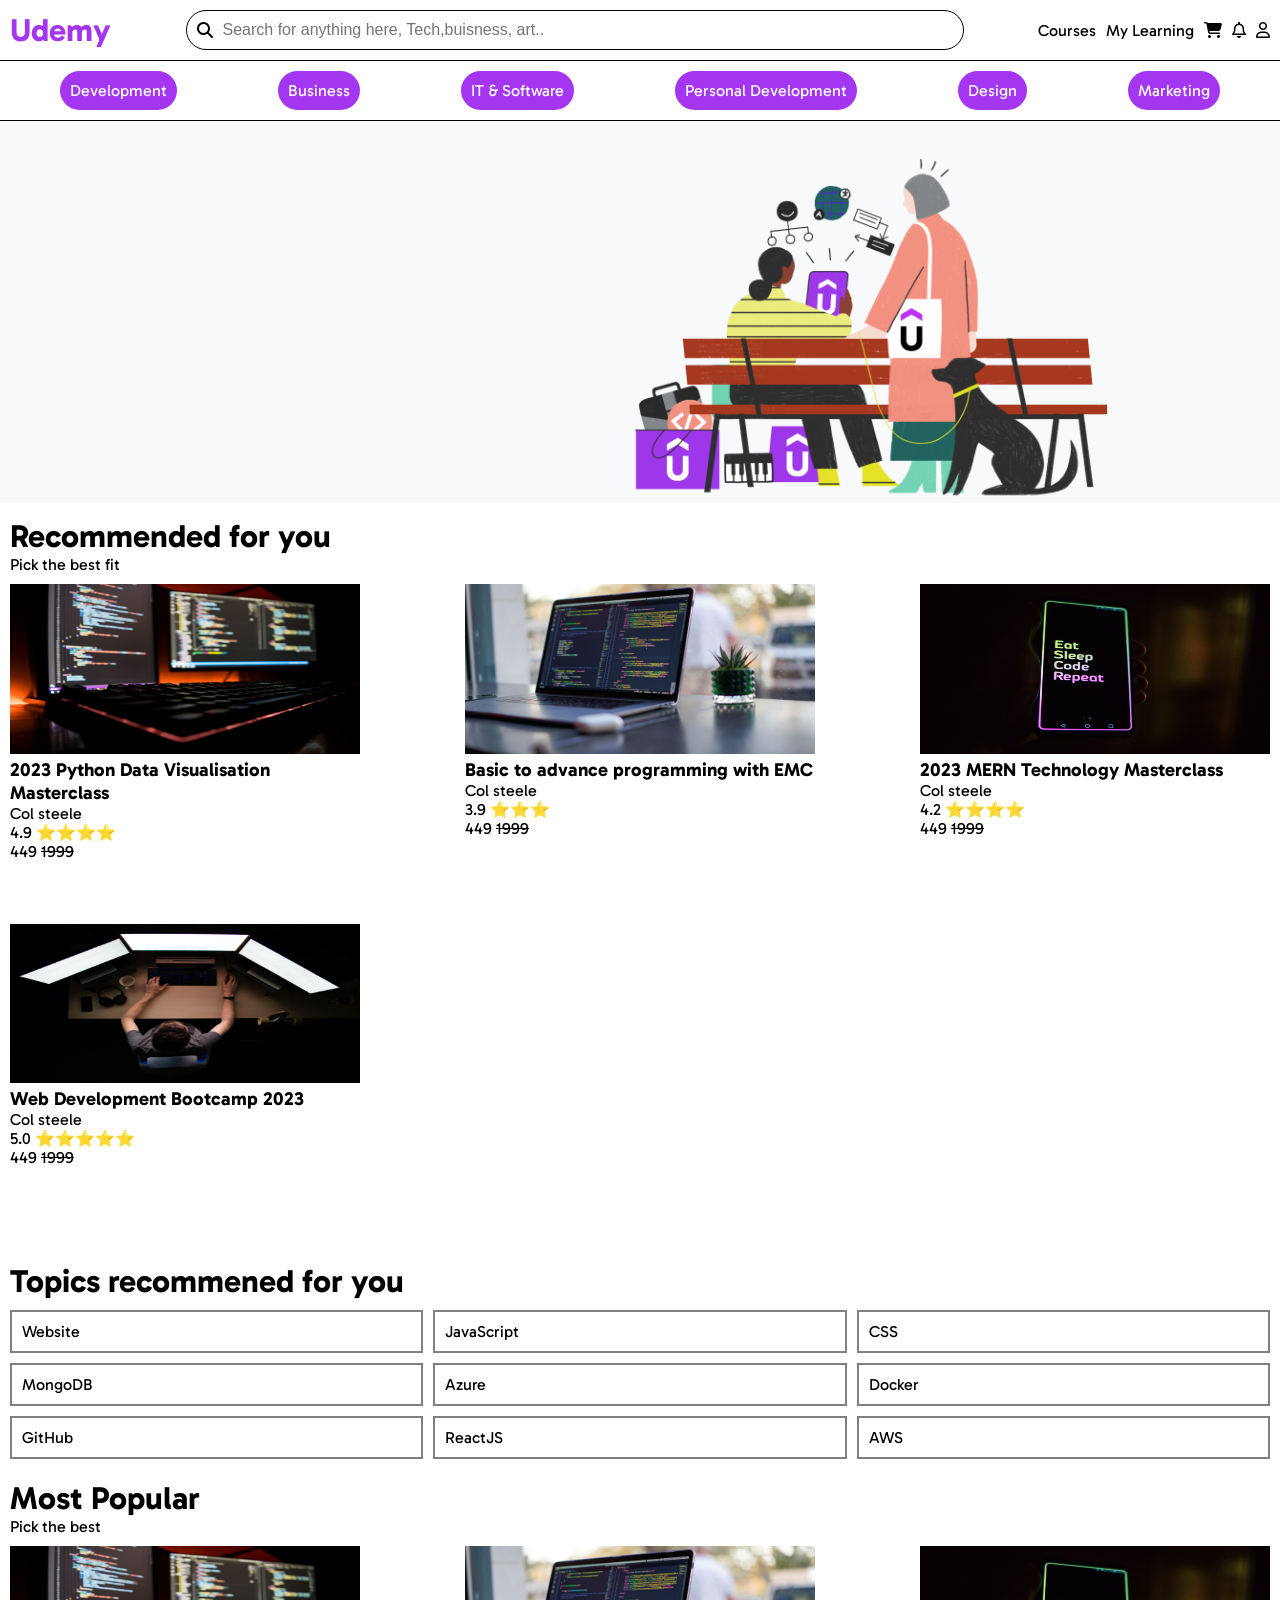
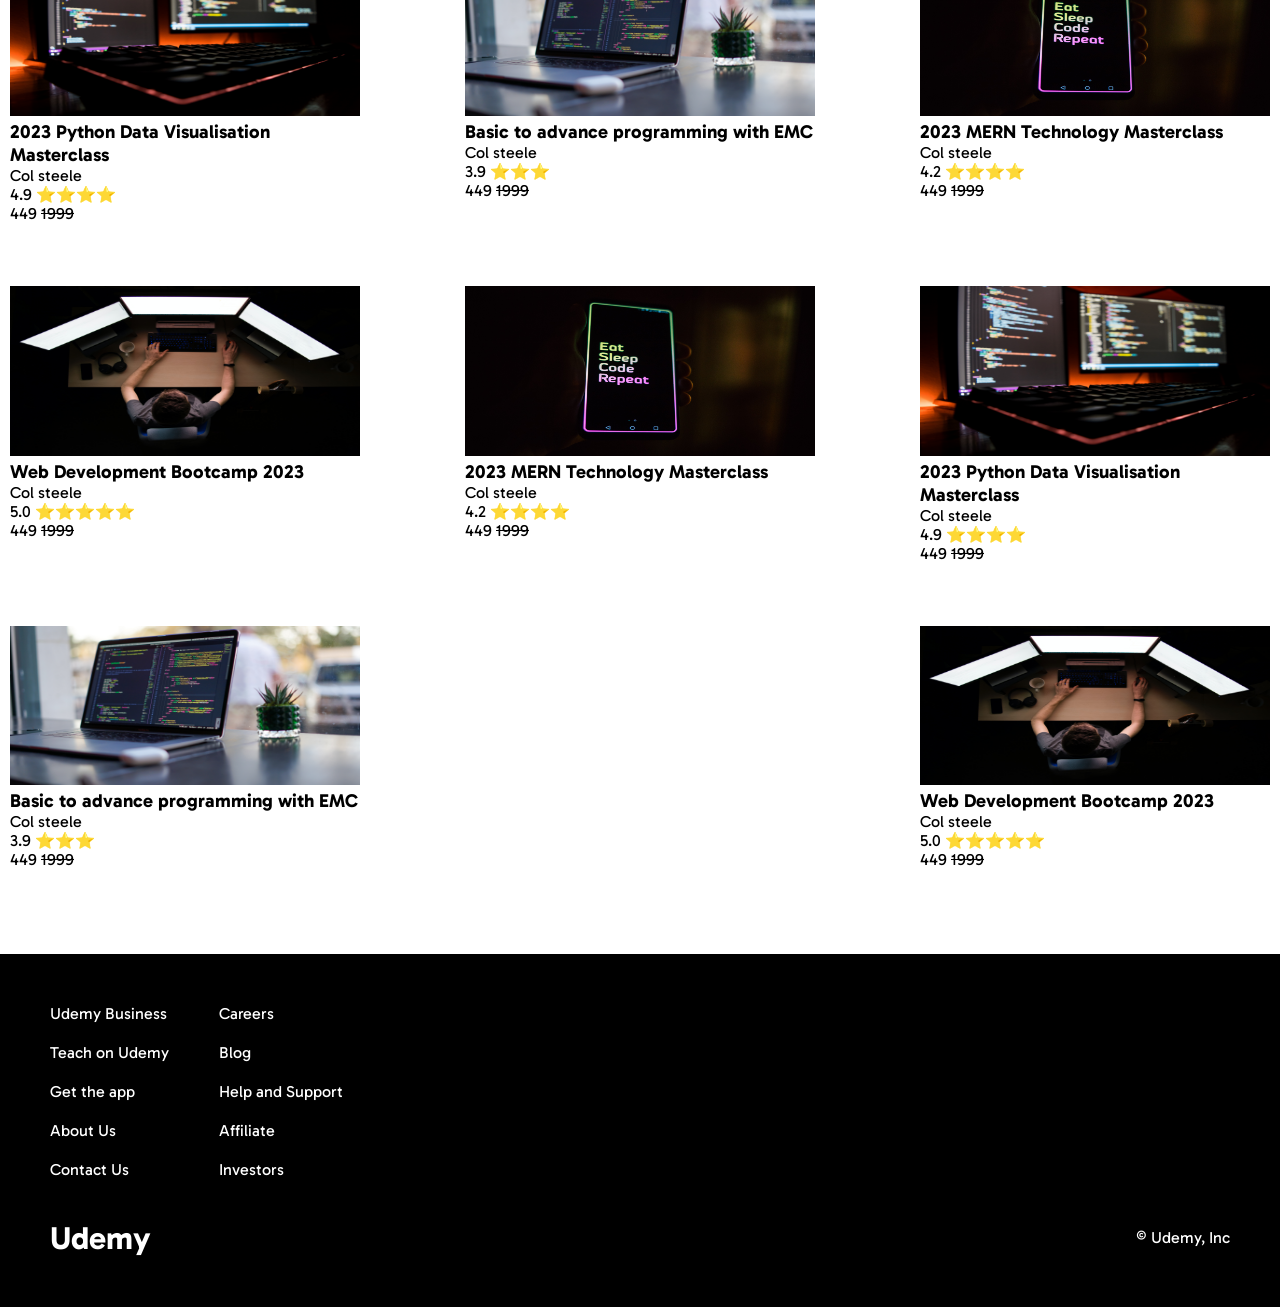
==== index.html @ ece341b5 "Updated all files" ====
<!DOCTYPE html>
<html lang="en">
<head>
    <meta charset="UTF-8">
    <meta name="viewport" content="width=device-width, initial-scale=1.0">
    <title>Udemy</title>
    <link rel="preconnect" href="https://fonts.googleapis.com">
<link rel="preconnect" href="https://fonts.gstatic.com" crossorigin>
<link href="https://fonts.googleapis.com/css2?family=Gabarito&display=swap" rel="stylesheet">
<link rel="stylesheet" href="style1.css">
<!--font awesome cdn-->
<link rel="stylesheet" href="https://cdnjs.cloudflare.com/ajax/libs/font-awesome/6.4.2/css/all.min.css" integrity="sha512-z3gLpd7yknf1YoNbCzqRKc4qyor8gaKU1qmn+CShxbuBusANI9QpRohGBreCFkKxLhei6S9CQXFEbbKuqLg0DA==" crossorigin="anonymous" referrerpolicy="no-referrer" />
</head>
<body>
    <!--Navbar-->
    <div class="navbar">
        <div class="navbar__s1">
            <h1 class="navbar__s1__title">Udemy</h1>
        </div>
        <div class="navbar__s2">
            <i class="fa-solid fa-magnifying-glass" style="color: #000000;"></i>
            <input placeholder="Search for anything here, Tech,buisness, art..">
        </div>
        <div class="navbar__s3">
            <p>Courses</p>
            <p>My Learning</p>
            <i class="fa-solid fa-cart-shopping" style="color: #000000;"></i>
            <i class="fa-regular fa-bell" style="color: #000000;"></i>
            <i class="fa-regular fa-user" style="color: #000000;"></i>
        </div>

    </div>
    <!--Categories-->
    <div class="categories">
        <p>Development</p>
        <p>Business</p>
        <p>IT & Software</p>
        <p>Personal Development</p>
        <p>Design</p>
        <p>Marketing</p>
    </div>
    <!--Sale Img-->
    <div class="sale-img">
        <img src="./Images/sale-img.png" alt="Sale Image">

    </div>
    <!--Recommended-->
    <div class="recommended">
        <h1 class="recommended__title">Recommended for you</h1>
        <p>Pick the best fit</p>
        <div class="recommended__container">
            <div class="course-card">
                <img src="./Images/c1.jpg">
                <h3>2023 Python Data Visualisation Masterclass</h3>
                <p>Col steele</p>
                <p>4.9 ⭐⭐⭐⭐</p>
                <p>449 <del>1999</del></p>
            </div>

            <div class="course-card">
                <img src="./Images/c2.jpg">
                <h3>Basic to advance programming with EMC</h3>
                <p>Col steele</p>
                <p>3.9 ⭐⭐⭐</p>
                <p>449 <del>1999</del></p>
            </div>

            <div class="course-card">
                <img src="./Images/c3.jpg">
                <h3>2023 MERN Technology Masterclass</h3>
                <p>Col steele</p>
                <p>4.2 ⭐⭐⭐⭐</p>
                <p>449 <del>1999</del></p>
            </div>

            <div class="course-card">
                <img src="./Images/c4.jpg">
                <h3>Web Development Bootcamp 2023</h3>
                <p>Col steele</p>
                <p>5.0 ⭐⭐⭐⭐⭐</p>
                <p>449 <del>1999</del></p>
            </div>
        </div>
    </div>
    <!--Topics-->
    <div class="topics">
        <h1 class="topics__title">Topics recommened for you</h1>
        <div class="topics__container">
            <p>Website</p>
            <p>JavaScript</p>
            <p>CSS</p>
            <p>MongoDB</p>
            <p>Azure</p>
            <p>Docker</p>
            <p>GitHub</p>
            <p>ReactJS</p>
            <p>AWS</p>
        </div>
    </div>
    <!--Popular-->
    <div class="popular">
        <h1 class="popular__title">Most Popular</h1>
        <p class="popular__subtitle">Pick the best</p>
        <div class="popular__container">

            <div class="course-card">
                <img src="./Images/c1.jpg">
                <h3>2023 Python Data Visualisation Masterclass</h3>
                <p>Col steele</p>
                <p>4.9 ⭐⭐⭐⭐</p>
                <p>449 <del>1999</del></p>
            </div>

            <div class="course-card">
                <img src="./Images/c2.jpg">
                <h3>Basic to advance programming with EMC</h3>
                <p>Col steele</p>
                <p>3.9 ⭐⭐⭐</p>
                <p>449 <del>1999</del></p>
            </div>

            <div class="course-card">
                <img src="./Images/c3.jpg">
                <h3>2023 MERN Technology Masterclass</h3>
                <p>Col steele</p>
                <p>4.2 ⭐⭐⭐⭐</p>
                <p>449 <del>1999</del></p>
            </div>

            <div class="course-card">
                <img src="./Images/c4.jpg">
                <h3>Web Development Bootcamp 2023</h3>
                <p>Col steele</p>
                <p>5.0 ⭐⭐⭐⭐⭐</p>
                <p>449 <del>1999</del></p>
            </div>

            
            <div class="course-card">
                <img src="./Images/c3.jpg">
                <h3>2023 MERN Technology Masterclass</h3>
                <p>Col steele</p>
                <p>4.2 ⭐⭐⭐⭐</p>
                <p>449 <del>1999</del></p>
            </div>

            
            <div class="course-card">
                <img src="./Images/c1.jpg">
                <h3>2023 Python Data Visualisation Masterclass</h3>
                <p>Col steele</p>
                <p>4.9 ⭐⭐⭐⭐</p>
                <p>449 <del>1999</del></p>
            </div>

            <div class="course-card">
                <img src="./Images/c2.jpg">
                <h3>Basic to advance programming with EMC</h3>
                <p>Col steele</p>
                <p>3.9 ⭐⭐⭐</p>
                <p>449 <del>1999</del></p>
            </div>

            <div class="course-card">
                <img src="./Images/c4.jpg">
                <h3>Web Development Bootcamp 2023</h3>
                <p>Col steele</p>
                <p>5.0 ⭐⭐⭐⭐⭐</p>
                <p>449 <del>1999</del></p>
            </div>
        </div>
    </div>
    <!--Footer-->
    <div class="footer">
        <div class="footer__one">
            <div class="footer__one__s1">
                <p>Udemy Business</p>
                <p>Teach on Udemy</p>
                <p>Get the app</p>
                <p>About Us</p>
                <p>Contact Us</p>
            </div>
            <div class="footer__one__s2">
                <p>Careers</p>
                <p>Blog</p>
                <p>Help and Support</p>
                <p>Affiliate</p>
                <p>Investors</p>
            </div>
        </div>
        <div class="footer__two">
            <h1>Udemy</h1>
                <p>&copy; Udemy, Inc</p>
        </div>

    </div>
</body>
</html>
---- style1.css ----
*{
    margin: 0;
    padding: 0;
}
body{
    font-family: 'Gabarito',sans-serif;
}
.navbar{
    padding: 10px;
    display: flex;
    justify-content: space-between;
    border-bottom: solid black 1px;
    gap: 10px;
    align-items: center;
}
.navbar__s1__title{
    color: #A435F0;
}
.navbar__s2{
    padding: 10px;
    border: solid black 1px;
    display: flex;
    border-radius: 30px;
    width: 60%;
    gap: 10px;
    align-items: center;
}
.navbar__s2 input{
    border: none;
    font-size: 16px;
    width: 500px;
}
.navbar__s2 input:focus{
    outline: none;
}
.navbar__s3{
    display: flex;
    gap: 10px;
    align-items: center;
}
.categories{
    display: flex;
    padding: 10px;
    border-bottom: solid black 1px;
    justify-content: space-around;
}
.categories p{
    background: #A435F0;
    color: white;
    padding: 10px;
    border-radius: 30px;
}
.sale-img img{
    width: 100%;
}
.recommended{
    padding: 10px;
}
.recommended__container{
    margin-top: 10px;
    display: flex;
    justify-content: space-between;
    flex-wrap: wrap;
}
.course-card{
    width: 350px;
}
.course-card img{
    width: 100%;
    height: 50%;
}
.topics{
    padding: 10px;
}
.topics__container{
    display: flex;
    gap: 10px;
    margin-top: 10px;
    flex-wrap: wrap;
}
.topics__container p{
    border: solid grey 2px;
    padding: 10px;
    flex-grow: 1;
    flex-basis: 25%;
}
.topics__container p:hover{
    background-color: grey;
    color: black;
    border: black;
}
.popular{
    padding: 10px;
}
.popular__container{
    display: flex;
    flex-wrap: wrap;
    justify-content: space-between;
    margin-top: 10px;
}
.footer__one{
    display: flex;
    gap: 10px;

}
.footer__two{
    display: flex;
    justify-content: space-between;
    margin: 20px;
    align-items: center;
}
.footer{
    padding: 30px;
    background-color: black;
    color: white;
}
.footer__one p{
    margin: 20px;
}
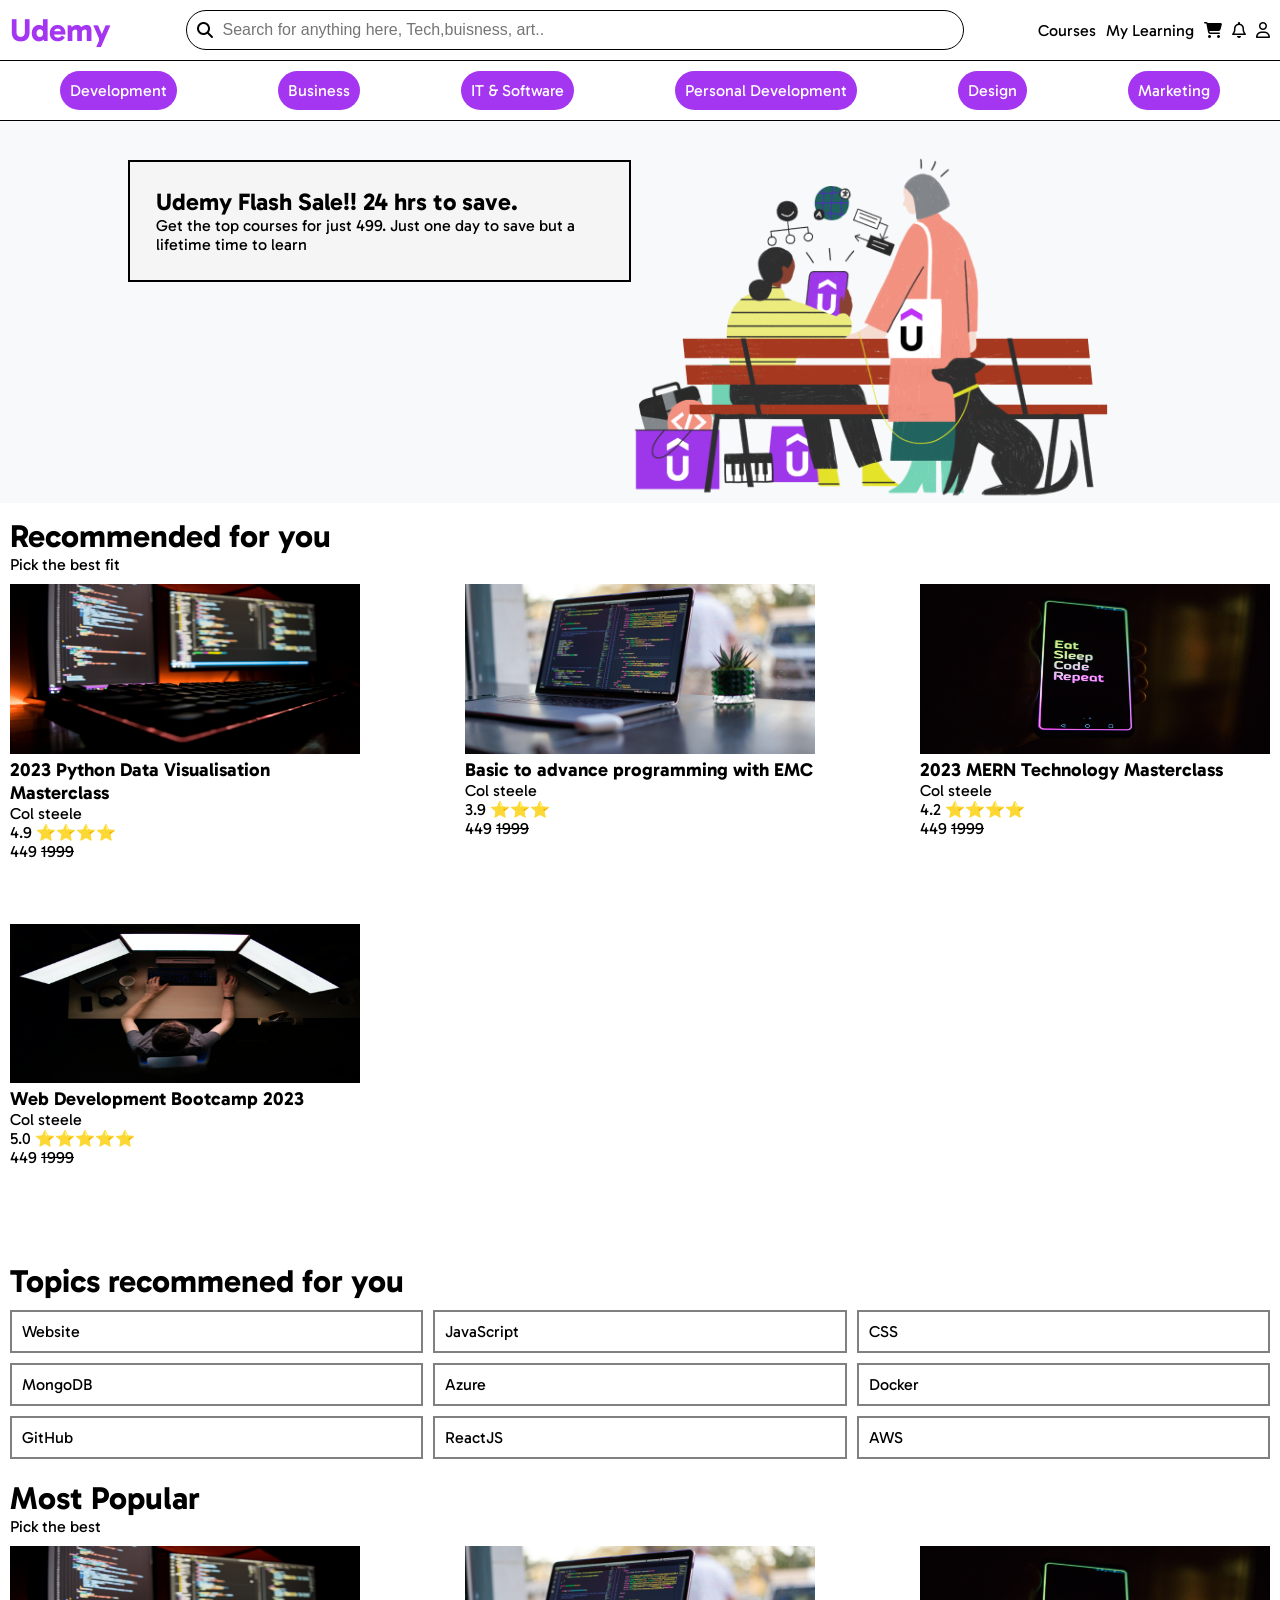
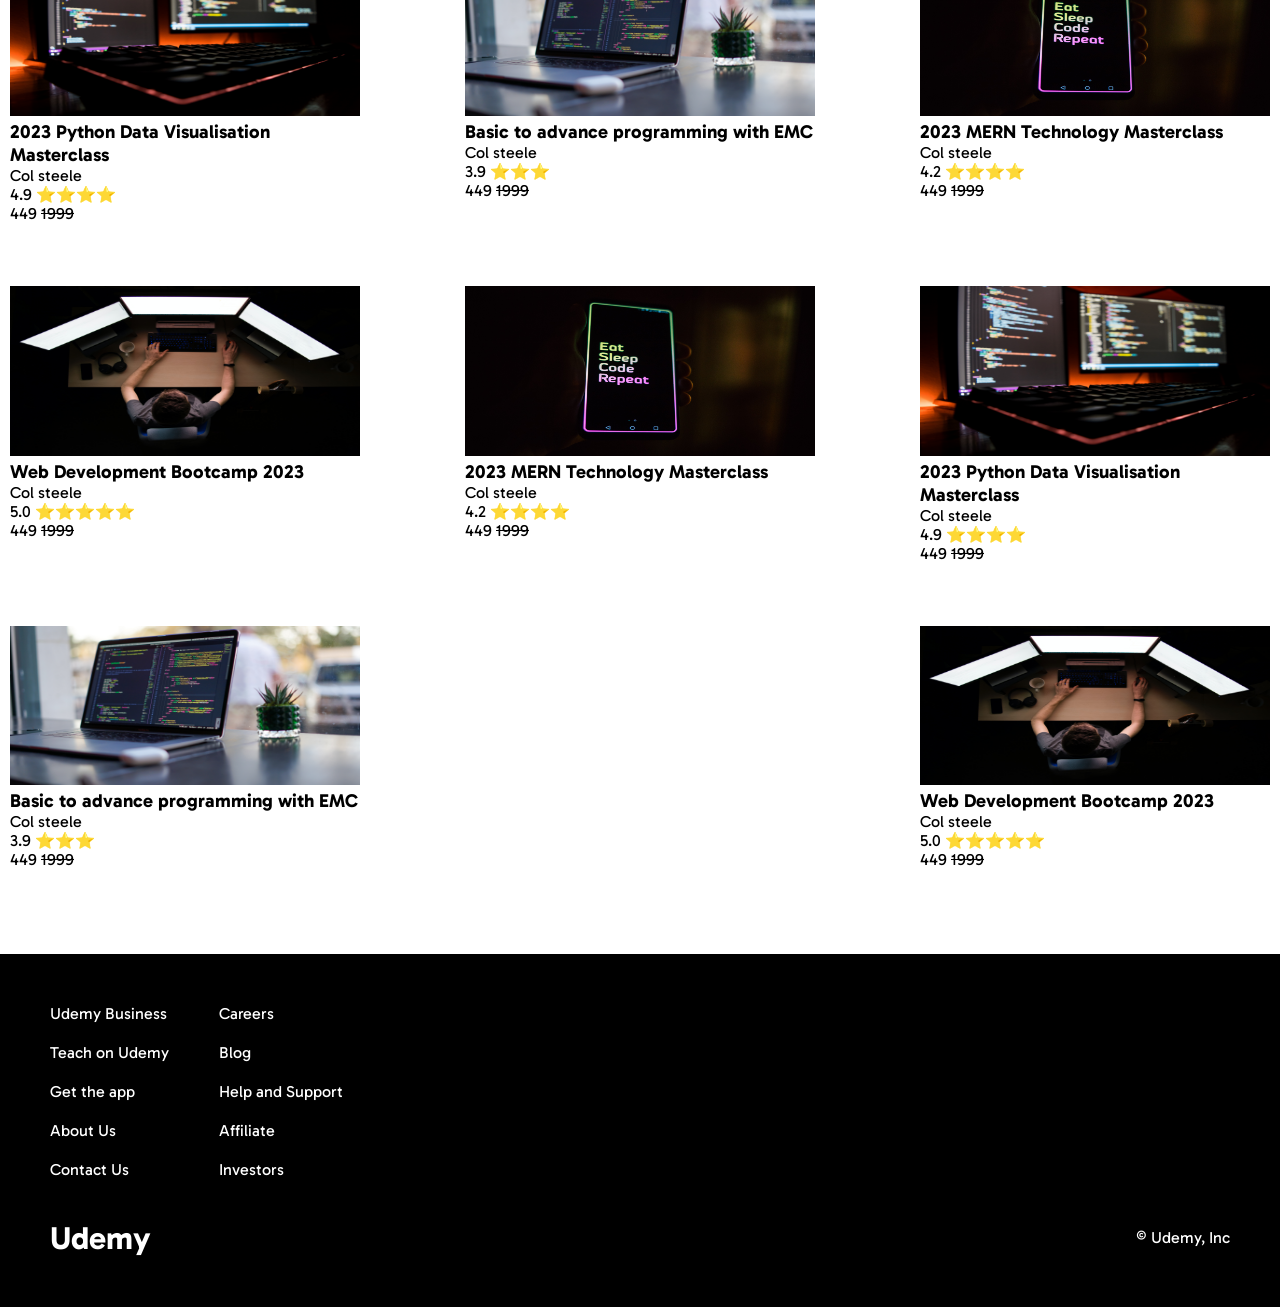
==== commit 0d6aa305: "Updated using position" ====
--- a/index.html
+++ b/index.html
@@ -7,7 +7,7 @@
     <link rel="preconnect" href="https://fonts.googleapis.com">
 <link rel="preconnect" href="https://fonts.gstatic.com" crossorigin>
 <link href="https://fonts.googleapis.com/css2?family=Gabarito&display=swap" rel="stylesheet">
-<link rel="stylesheet" href="style1.css">
+<link rel="stylesheet" href="style.css">
 <!--font awesome cdn-->
 <link rel="stylesheet" href="https://cdnjs.cloudflare.com/ajax/libs/font-awesome/6.4.2/css/all.min.css" integrity="sha512-z3gLpd7yknf1YoNbCzqRKc4qyor8gaKU1qmn+CShxbuBusANI9QpRohGBreCFkKxLhei6S9CQXFEbbKuqLg0DA==" crossorigin="anonymous" referrerpolicy="no-referrer" />
 </head>
@@ -23,7 +23,13 @@
         </div>
         <div class="navbar__s3">
             <p>Courses</p>
-            <p>My Learning</p>
+            <!-- <p>My Learning</p> -->
+            <div class="mylearning">
+                <p>My Learning</p>
+                <div class="mylearning__popup">
+                    <p>You did not purchase anything yet</p>
+                </div>
+            </div>
             <i class="fa-solid fa-cart-shopping" style="color: #000000;"></i>
             <i class="fa-regular fa-bell" style="color: #000000;"></i>
             <i class="fa-regular fa-user" style="color: #000000;"></i>
@@ -42,6 +48,11 @@
     <!--Sale Img-->
     <div class="sale-img">
         <img src="./Images/sale-img.png" alt="Sale Image">
+        <div class="sale-img__offer">
+            <h2>Udemy Flash Sale!! 24 hrs to save.</h2>
+            <p>Get the top courses for just 499. Just one day to save 
+                but a lifetime time to learn </p>
+        </div>
 
     </div>
     <!--Recommended-->
--- a/style.css
+++ b/style.css
@@ -0,0 +1,153 @@
+*{
+    margin: 0;
+    padding: 0;
+}
+body{
+    font-family: 'Gabarito',sans-serif;
+}
+.navbar{
+    padding: 10px;
+    display: flex;
+    justify-content: space-between;
+    border-bottom: solid black 1px;
+    gap: 10px;
+    align-items: center;
+    position: sticky;
+    top: 0;
+    background-color: white;
+    z-index: 1;
+}
+.navbar__s1__title{
+    color: #A435F0;
+}
+.navbar__s2{
+    padding: 10px;
+    border: solid black 1px;
+    display: flex;
+    border-radius: 30px;
+    width: 60%;
+    gap: 10px;
+    align-items: center;
+}
+.navbar__s2 input{
+    border: none;
+    font-size: 16px;
+    width: 500px;
+    background-color: transparent;
+}
+.navbar__s2 input:focus{
+    outline: none;
+}
+.navbar__s3{
+    display: flex;
+    gap: 10px;
+    align-items: center;
+}
+/* My Learning*/
+.mylearning{
+    position: relative;
+}
+.mylearning__popup{
+    position: absolute;
+    background-color: white;
+    border: solid black 1px ;
+    top: 150%;
+    width: 100px;
+    padding: 20px;
+    right: 0;
+    display: none;
+}
+.mylearning:hover .mylearning__popup{
+    display: block;
+}
+.categories{
+    display: flex;
+    padding: 10px;
+    border-bottom: solid black 1px;
+    justify-content: space-around;
+}
+.categories p{
+    background: #A435F0;
+    color: white;
+    padding: 10px;
+    border-radius: 30px;
+}
+.sale-img{
+    position: relative;
+}
+.sale-img img{
+    width: 100%;
+}
+.sale-img__offer{
+    width: 35%;
+    border: solid black 2px;
+    background-color: whitesmoke;
+    padding: 2%;
+    position: absolute;
+    top: 10%;
+    left: 10%;
+}
+.recommended{
+    padding: 10px;
+}
+.recommended__container{
+    margin-top: 10px;
+    display: flex;
+    justify-content: space-between;
+    flex-wrap: wrap;
+}
+.course-card{
+    width: 350px;
+}
+.course-card img{
+    width: 100%;
+    height: 50%;
+}
+.topics{
+    padding: 10px;
+}
+.topics__container{
+    display: flex;
+    gap: 10px;
+    margin-top: 10px;
+    flex-wrap: wrap;
+}
+.topics__container p{
+    border: solid grey 2px;
+    padding: 10px;
+    flex-grow: 1;
+    flex-basis: 25%;
+}
+.topics__container p:hover{
+    background-color: grey;
+    color: black;
+    border: black;
+}
+.popular{
+    padding: 10px;
+}
+.popular__container{
+    display: flex;
+    flex-wrap: wrap;
+    justify-content: space-between;
+    margin-top: 10px;
+}
+.footer__one{
+    display: flex;
+    gap: 10px;
+
+}
+.footer__two{
+    display: flex;
+    justify-content: space-between;
+    margin: 20px;
+    align-items: center;
+}
+.footer{
+    padding: 30px;
+    background-color: black;
+    color: white;
+}
+.footer__one p{
+    margin: 20px;
+}
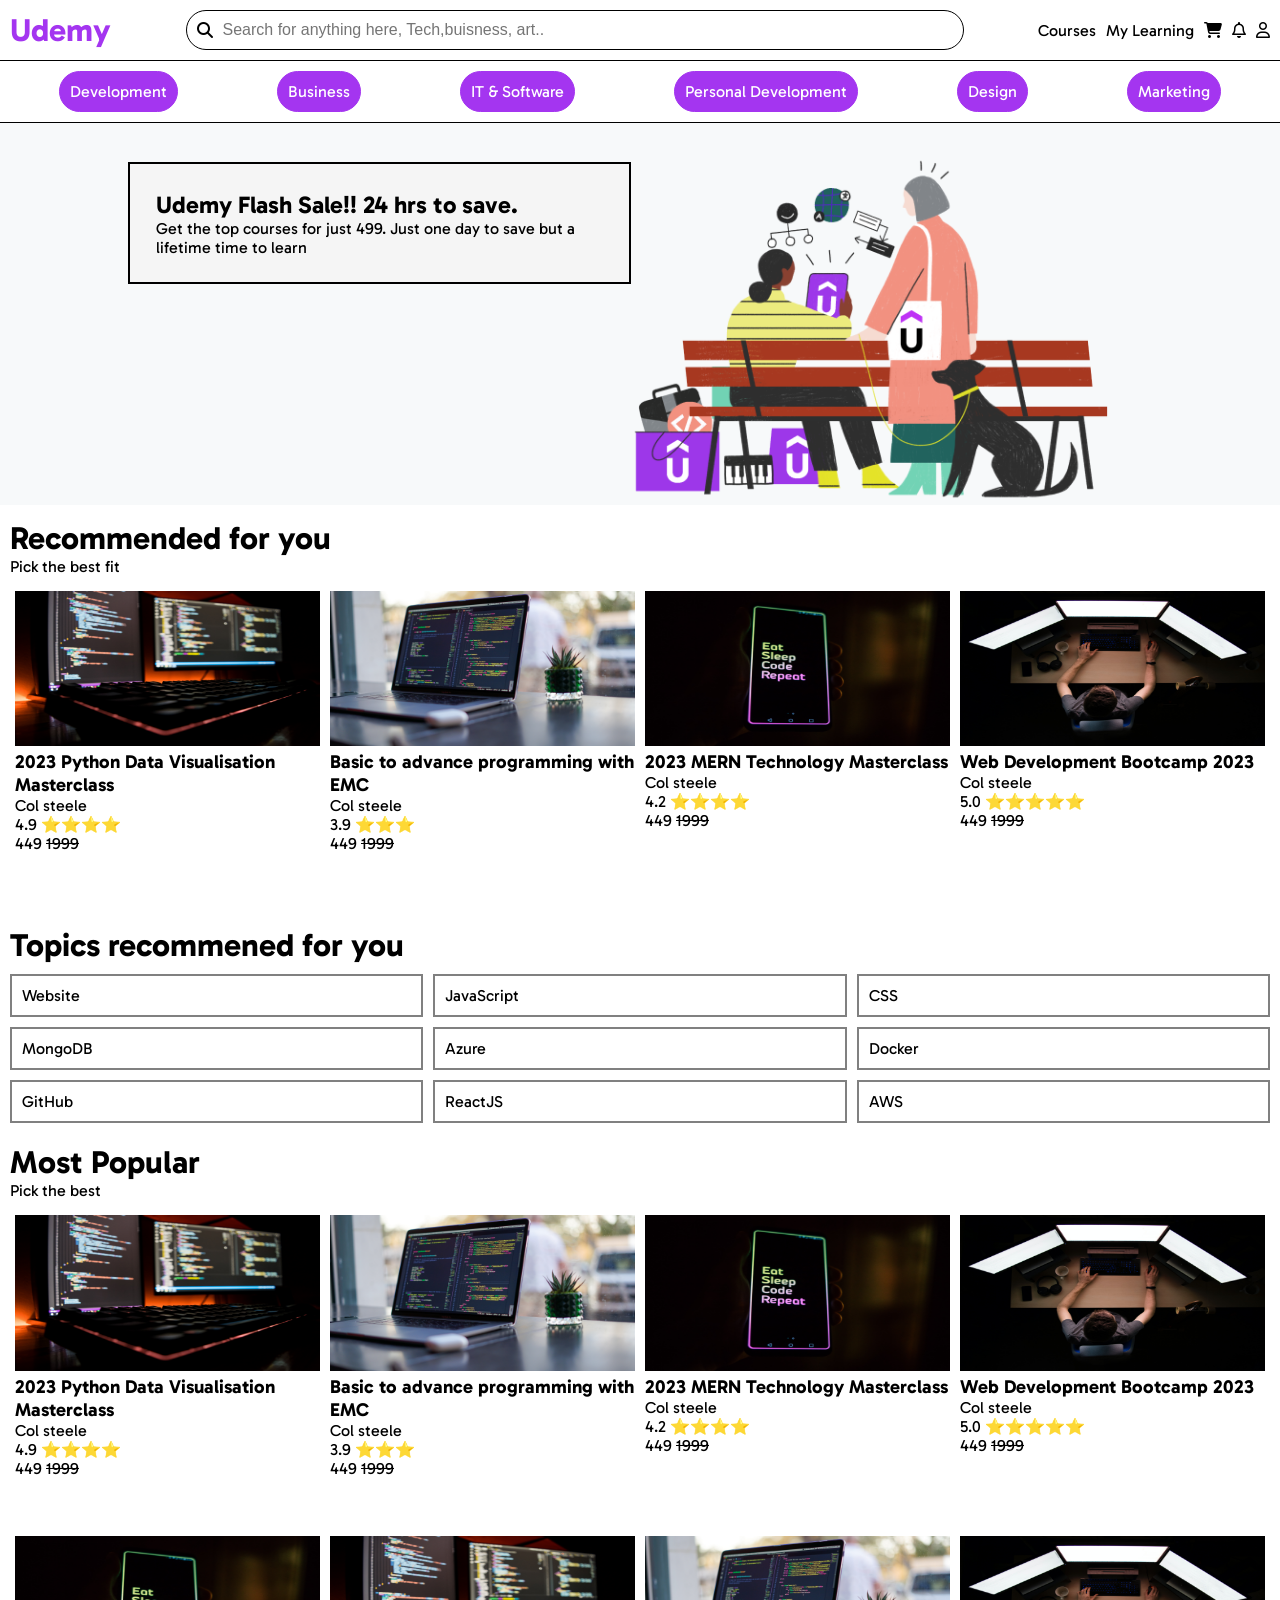
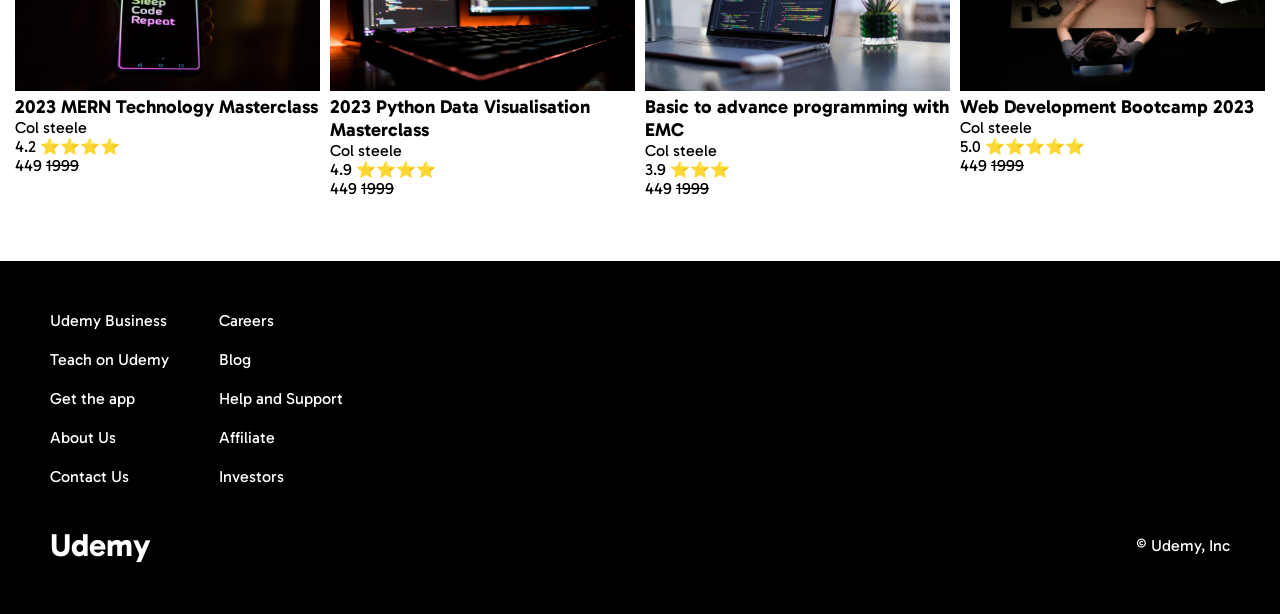
==== commit 32de07ba: "Updated media queries" ====
--- a/index.html
+++ b/index.html
@@ -34,6 +34,9 @@
             <i class="fa-regular fa-bell" style="color: #000000;"></i>
             <i class="fa-regular fa-user" style="color: #000000;"></i>
         </div>
+        <div class="navbar__s4">
+            <i class="fa-solid fa-bars"></i>
+        </div>
 
     </div>
     <!--Categories-->
--- a/style.css
+++ b/style.css
@@ -43,9 +43,13 @@
     gap: 10px;
     align-items: center;
 }
+.navbar__s4{
+    display: none;
+}
 /* My Learning*/
 .mylearning{
     position: relative;
+    cursor: pointer;
 }
 .mylearning__popup{
     position: absolute;
@@ -71,6 +75,14 @@
     color: white;
     padding: 10px;
     border-radius: 30px;
+    border: solid #A435F0 1px;
+    cursor: pointer;
+}
+.categories p:hover{
+    transition: 1s;
+    background-color: transparent;
+    color:black;
+    border: solid #A435F0 1px;
 }
 .sale-img{
     position: relative;
@@ -86,6 +98,20 @@
     position: absolute;
     top: 10%;
     left: 10%;
+    animation-name: zoom;
+    animation-duration: 2s;
+    opacity: 0;
+    animation-fill-mode: forwards;
+}
+@keyframes zoom{
+    0%{
+        opacity: 0;
+        transform: scale(0);
+    }
+    100%{
+        opacity: 1;
+        transform: scale(1);
+    }
 }
 .recommended{
     padding: 10px;
@@ -97,7 +123,9 @@
     flex-wrap: wrap;
 }
 .course-card{
-    width: 350px;
+    flex-grow: 1;
+    flex-basis: 20%;
+    margin: 5px;
 }
 .course-card img{
     width: 100%;
@@ -151,3 +179,26 @@
 .footer__one p{
     margin: 20px;
 }
+/* Media Queries */
+
+@media screen and (max-width:800px){
+    body{
+        font-size: 10px;
+    }
+
+}
+@media screen and (max-width:600px){
+    .course-card{
+        flex-basis: 40%;
+    }
+    .categories{
+        display: none;
+    }
+    .navbar__s2,.navbar__s3{
+        display: none;
+    }
+    .navbar__s4{
+        display: block;
+    }
+
+}
